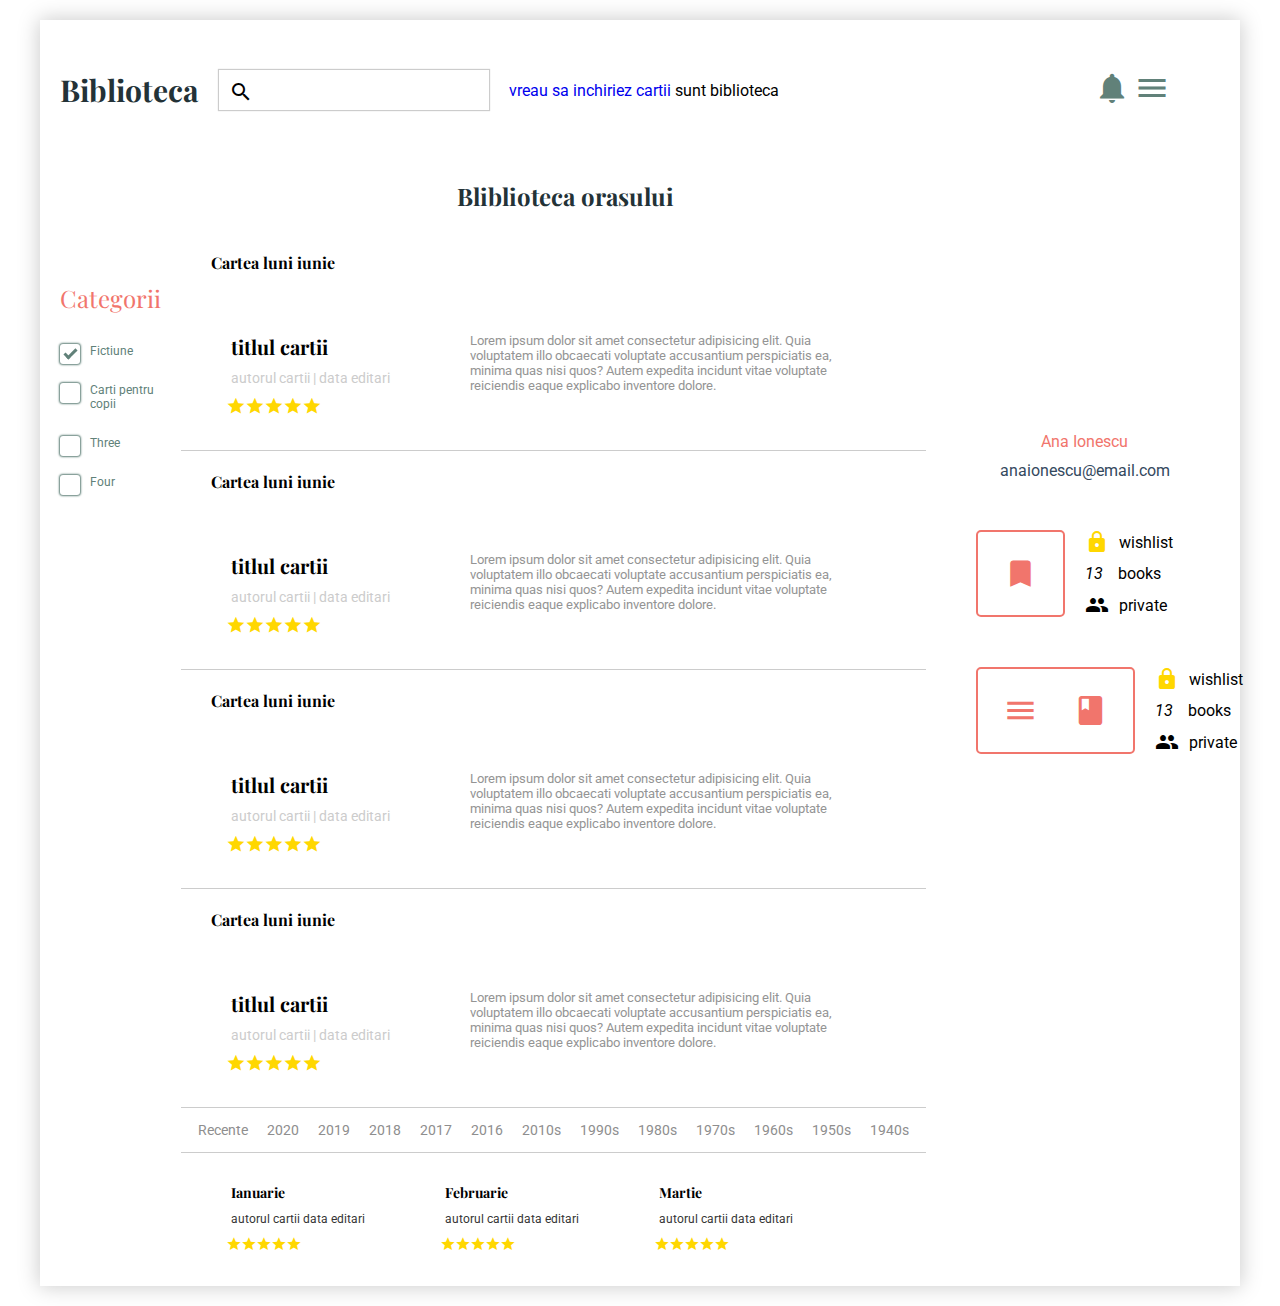
==== index.html @ 277ef20e "first commit" ====
<!DOCTYPE html>
<html lang="en">
  <head>
    <meta charset="UTF-8" />
    <meta http-equiv="X-UA-Compatible" content="IE=edge" />
    <meta name="viewport" content="width=device-width, initial-scale=1.0" />
    <link rel="stylesheet" href="styles/main.css" />
    <link rel="stylesheet" href="styles/left-block.css" />
    <link rel="preconnect" href="https://fonts.googleapis.com" />
    <link rel="preconnect" href="https://fonts.gstatic.com" crossorigin />
    <link
      href="https://fonts.googleapis.com/css2?family=Roboto:wght@100;400;900&display=swap"
      rel="stylesheet"
    />
    <link rel="preconnect" href="https://fonts.googleapis.com" />

    <link
      href="https://fonts.googleapis.com/css2?family=Playfair+Display:wght@400;700;900&display=swap"
      rel="stylesheet"
    />
    <link
      rel="stylesheet"
      href="https://fonts.googleapis.com/icon?family=Material+Icons"
    />
    <link
      rel="stylesheet"
      href="https://fonts.googleapis.com/icon?family=Material+Icons"
    />
    <title>Document</title>
  </head>
  <body>
    <header class="main-header">
      <h1>Biblioteca</h1>
      <div class="input-icons">
        <i class="material-icons icon"> search </i>
        <input type="search" class="input-icon" />
      </div>
      <div class="btn-group">
        <a href="login.html">vreau sa inchiriez cartii</a>
        <a>sunt biblioteca</a>
      </div>
      <nav class="top-nav">
        <a href=""><i class="material-icons"> notifications </i></a>
        <a href=""><i class="material-icons"> menu </i></a>
      </nav>
    </header>
    <h2 class="main-title">Bliblioteca orasului</h2>
    <main class="main-container">
      <aside class="left-block">
        <h2 class="category">Categorii</h2>
        <div class="check-group">
          <label class="container"
            >Fictiune
            <input type="checkbox" checked="checked" />
            <span class="checkmark"></span>
          </label>
          <label class="container"
            >Carti pentru copii
            <input type="checkbox" />
            <span class="checkmark"></span>
          </label>
          <label class="container"
            >Three
            <input type="checkbox" />
            <span class="checkmark"></span>
          </label>
          <label class="container"
            >Four
            <input type="checkbox" />
            <span class="checkmark"></span>
          </label>
        </div>
      </aside>
      <div class="horizontal-line"></div>
      <section class="main-block">
        <div>
          <h4>Cartea luni iunie</h4>
          <section class="wraper">
            <article class="book">
              <img src="https://picsum.photos/150/200" alt="" />
              <div class="book-details">
                <h6>titlul cartii</h6>
                <p class="book-author">autorul cartii | data editari</p>
                <span class="book-ratings">
                  <i class="material-icons"> star </i>
                  <i class="material-icons"> star </i>
                  <i class="material-icons"> star </i>
                  <i class="material-icons"> star </i>
                  <i class="material-icons"> star </i>
                </span>
              </div>
            </article>
            <article class="book-discription">
              <p>
                Lorem ipsum dolor sit amet consectetur adipisicing elit. Quia
                voluptatem illo obcaecati voluptate accusantium perspiciatis ea,
                minima quas nisi quos? Autem expedita incidunt vitae voluptate
                reiciendis eaque explicabo inventore dolore.
              </p>
            </article>
          </section>
        </div>
        <div>
          <h4>Cartea luni iunie</h4>
          <section class="wraper">
            <article class="book">
              <img src="https://picsum.photos/150/200" alt="" />
              <div class="book-details">
                <h6>titlul cartii</h6>
                <p class="book-author">autorul cartii | data editari</p>
                <span class="book-ratings">
                  <i class="material-icons"> star </i>
                  <i class="material-icons"> star </i>
                  <i class="material-icons"> star </i>
                  <i class="material-icons"> star </i>
                  <i class="material-icons"> star </i>
                </span>
              </div>
            </article>
            <article class="book-discription">
              <p>
                Lorem ipsum dolor sit amet consectetur adipisicing elit. Quia
                voluptatem illo obcaecati voluptate accusantium perspiciatis ea,
                minima quas nisi quos? Autem expedita incidunt vitae voluptate
                reiciendis eaque explicabo inventore dolore.
              </p>
            </article>
          </section>
        </div>
        <div>
          <h4>Cartea luni iunie</h4>
          <section class="wraper">
            <article class="book">
              <img src="https://picsum.photos/150/200" alt="" />
              <div class="book-details">
                <h6>titlul cartii</h6>
                <p class="book-author">autorul cartii | data editari</p>
                <span class="book-ratings">
                  <i class="material-icons"> star </i>
                  <i class="material-icons"> star </i>
                  <i class="material-icons"> star </i>
                  <i class="material-icons"> star </i>
                  <i class="material-icons"> star </i>
                </span>
              </div>
            </article>
            <article class="book-discription">
              <p>
                Lorem ipsum dolor sit amet consectetur adipisicing elit. Quia
                voluptatem illo obcaecati voluptate accusantium perspiciatis ea,
                minima quas nisi quos? Autem expedita incidunt vitae voluptate
                reiciendis eaque explicabo inventore dolore.
              </p>
            </article>
          </section>
        </div>
        <div>
          <h4>Cartea luni iunie</h4>
          <section class="wraper">
            <article class="book">
              <img src="https://picsum.photos/150/200" alt="" />
              <div class="book-details">
                <h6>titlul cartii</h6>
                <p class="book-author">autorul cartii | data editari</p>
                <span class="book-ratings">
                  <i class="material-icons"> star </i>
                  <i class="material-icons"> star </i>
                  <i class="material-icons"> star </i>
                  <i class="material-icons"> star </i>
                  <i class="material-icons"> star </i>
                </span>
              </div>
            </article>
            <article class="book-discription">
              <p>
                Lorem ipsum dolor sit amet consectetur adipisicing elit. Quia
                voluptatem illo obcaecati voluptate accusantium perspiciatis ea,
                minima quas nisi quos? Autem expedita incidunt vitae voluptate
                reiciendis eaque explicabo inventore dolore.
              </p>
            </article>
          </section>
        </div>
        <footer>
          <div class="years">
            <a href="#">Recente</a>
            <a href="#">2020</a>
            <a href="#">2019</a>
            <a href="#">2018</a>
            <a href="#">2017</a>
            <a href="#">2016</a>
            <a href="#">2010s</a>
            <a href="#">1990s</a>
            <a href="#">1980s</a>
            <a href="#">1970s</a>
            <a href="#">1960s</a>
            <a href="#">1950s</a>
            <a href="#">1940s</a>
          </div>
          <div class="books-group">
            <div class="books-by-years">
              <article class="book">
                <img src="https://picsum.photos/80/120" alt="" />
                <div class="book-details">
                  <h6>Ianuarie</h6>
                  <p class="book-author">autorul cartii data editari</p>
                  <span class="book-ratings">
                    <i class="material-icons"> star </i>
                    <i class="material-icons"> star </i>
                    <i class="material-icons"> star </i>
                    <i class="material-icons"> star </i>
                    <i class="material-icons"> star </i>
                  </span>
                </div>
              </article>
            </div>
            <div class="books-by-years">
              <article class="book">
                <img src="https://picsum.photos/80/120" alt="" />
                <div class="book-details">
                  <h6>Februarie</h6>
                  <p class="book-author">autorul cartii data editari</p>
                  <span class="book-ratings">
                    <i class="material-icons"> star </i>
                    <i class="material-icons"> star </i>
                    <i class="material-icons"> star </i>
                    <i class="material-icons"> star </i>
                    <i class="material-icons"> star </i>
                  </span>
                </div>
              </article>
            </div>
            <div class="books-by-years">
              <article class="book">
                <img src="https://picsum.photos/80/120" alt="" />
                <div class="book-details">
                  <h6>Martie</h6>
                  <p class="book-author">autorul cartii data editari</p>
                  <span class="book-ratings">
                    <i class="material-icons"> star </i>
                    <i class="material-icons"> star </i>
                    <i class="material-icons"> star </i>
                    <i class="material-icons"> star </i>
                    <i class="material-icons"> star </i>
                  </span>
                </div>
              </article>
            </div>
          </div>
        </footer>
      </section>

      <div class="horizontal-line"></div>
      <aside class="right-block">
        <div class="user-photo"></div>
        <div class="user-info">
          <span class="user-name">Ana Ionescu</span>
          <span class="user-email">anaionescu@email.com</span>
        </div>
        <div class="user-wishlist">
          <div class="book-mark">
            <i class="material-icons"> bookmark </i>
          </div>
          <div>
            <div class="fav">
              <span><i class="material-icons gold-lock"> lock</i>wishlist</span>
              <span><i>13</i> books</span>
              <span><i class="material-icons"> group</i>private</span>
            </div>
          </div>
        </div>
        <div class="user-wishlist">
          <div class="book-mark">
            <i class="material-icons"> menu_book </i>
          </div>
          <div>
            <div class="fav">
              <span><i class="material-icons gold-lock"> lock</i>wishlist</span>
              <span><i>13</i> books</span>
              <span><i class="material-icons"> group</i>private</span>
            </div>
          </div>
        </div>
      </aside>
    </main>
  </body>
</html>
---- styles/main.css ----
* {
  padding: 0;
  margin: 0;
  box-sizing: border-box;
  font-family: 'Roboto', sans-serif;
}
h1,
h2,
h3,
h4,
h5,
h6 {
  font-family: 'Playfair Display', serif;
}
a {
  text-decoration: none;
}
body {
  width: 1200px;
  margin: 20px auto;
  box-shadow: 0px 0px 20px 1px #ccc;
}
/*========= header ========*/
.main-header {
  display: flex;
  align-items: center;
  height: 140px;
  gap: 20px;
  padding: 0 20px;
}
.main-header h1 {
  color: #233237;
  font-size: 30px;
}

.main-header .top-nav a {
  display: inline-block;
}
.main-header .top-nav a i {
  font-size: 36px;
  color: #618179;
}
.main-header .top-nav {
  margin-left: auto;
  margin-right: 50px;
}
.btn-group button:first-child {
  padding: 10px 20px;
  background-color: transparent;
  border: 2px solid #f1756c;
  color: #f1756c;
  margin-right: 20px;
}
.btn-group button {
  padding: 10px 20px;
  background-color: transparent;
  border: 2px solid #7f8c8d;
  color: #7f8c8d;
  border-radius: 5px;
  text-transform: uppercase;
}
.input-icons i {
  position: absolute;
}
.input-icons {
  position: relative;
  flex-basis: 270px;
}
.input-icon {
  height: 40px;
  width: 100%;
  box-shadow: 0px 0px 1px 1px #ccc;
  border: none;
}
.icon {
  padding: 10px;
  min-width: 40px;
}
.input-field {
  width: 100%;
  padding: 10px;
  text-align: center;
}
/*======middle container=====*/
.main-title {
  text-align: center;
  transform: translate(-75px, 0);
  padding: 20px 0;
  color: #233237;
}
.main-container {
  display: flex;
}

/*=======left block styles=========*/
.left-block {
  flex: 1 1 calc(15% - 5px);
  padding: 50px 20px;
  height: 100vh;
}
.left-block h1 {
  text-align: center;
}

/*=======break-line styles=========*/
.horizontal-line {
  flex: 1 1 1px;
  /* background-image: url('https://images.unsplash.com/photo-1521587760476-6c12a4b040da?ixid=MnwxMjA3fDB8MHxzZWFyY2h8Mnx8bGlicmFyeSUyMGJhY2tncm91bmR8ZW58MHx8MHx8&ixlib=rb-1.2.1&w=1000&q=80'); */
  background-color: #ccc;
}

/*=======MAIN block styles=========*/
.main-block {
  flex: 1 1 60%;
}
.main-block h4 {
  margin: 20px 30px 30px;
}
.wraper {
  display: flex;
  border-bottom: 1px solid #ccc;
}
.book {
  display: flex;
  gap: 20px;
  padding: 30px;
}
.book-details > * {
  margin-bottom: 10px;
}
.book-details h6 {
  font-size: 20px;
}
.book-details .book-author {
  color: #ccc;
  font-size: 14px;
}
.book-discription {
  flex: 1 1 40%;
  display: flex;
  justify-content: center;

  padding: 30px 50px 0;
  color: #949494;
  font-size: 0.8em;
}
.book-ratings i {
  font-size: 20px;
  margin-left: -5px;
  color: gold;
}
/*======= right block =====*/
.right-block {
  flex: 1 1 25%;
}

.right-block .user-photo {
  width: 100px;
  height: 100px;
  background-image: url('https://upload.wikimedia.org/wikipedia/commons/a/a0/Arh-avatar.jpg');
  background-position: center;
  background-size: contain;
  border-radius: 50%;
  margin: 50px auto;
}
.right-block .user-info {
  display: flex;
  flex-direction: column;
  align-items: center;
  gap: 10px;
  color: #34495e;
}
.user-info .user-name {
  color: #f1756c;
}
.right-block .user-wishlist {
  display: flex;
  gap: 20px;
  margin-top: 50px;
  padding-left: 50px;
}
.book-mark {
  border: 2px solid #f1756c;
  border-radius: 5px;
  display: flex;
  justify-content: center;
  align-items: center;
  padding: 0 25px;
}
.book-mark i {
  color: #f1756c;
  font-size: 35px;
}
.fav {
  display: flex;
  flex-direction: column;
  gap: 10px;
}
.fav span {
  display: flex;
  gap: 10px;

  align-items: center;
}
.fav span:nth-child(2) {
  gap: 15px;
}
.fav span .gold-lock {
  color: gold;
}

.fav span i::before {
  margin-right: 20px;
}
/*=====footer======*/
footer {
  display: flex;
  flex-direction: column;
}
.years {
  display: flex;
  gap: 5px;
  padding: 10px;
  justify-content: center;
  font-size: 14px;
  border-bottom: 1px solid #ccc;
}
.years a {
  color: #8e8e8e;
  padding: 4px 7px;
  border-radius: 3px;
}
.years a:hover {
  color: #ffffff;
  background-color: #233237;
}
.books-by-years .book .book-details h6 {
  font-size: 14px;
}
.books-by-years .book .book-details .book-author {
  font-size: 12px;
  color: #353535;
}
.books-by-years .book .book-details .book-ratings i {
  font-size: 16px;
}
.books-group {
  display: flex;
}
---- styles/left-block.css ----
.check-group {
  margin-top: 30px;
}
.container {
  display: block;
  position: relative;
  padding-left: 30px;
  margin-bottom: 25px;
  cursor: pointer;
  font-size: 12px;
  user-select: none;
  color: #618179;
}

/* Hide the browser's default checkbox */
.container input {
  position: absolute;
  opacity: 0;
  cursor: pointer;
  height: 0;
  width: 0;
}

/* Create a custom checkbox */
.checkmark {
  position: absolute;
  top: 0;
  left: 0;
  height: 20px;
  width: 20px;
  background-color: #fff;
  box-shadow: 0px 0px 2px 1px #618179;
  border-radius: 3px;
}

/* On mouse-over, add a grey background color */
/* .container:hover input ~ .checkmark {
  background-color: #27ae60;
} */

/* When the checkbox is checked, add a blue background */
/* .container input:checked ~ .checkmark {
  background-color: #2980b9;
} */

/* Create the checkmark/indicator (hidden when not checked) */
.checkmark:after {
  content: '';
  position: absolute;
  display: none;
}

/* Show the checkmark when checked */
.container input:checked ~ .checkmark:after {
  display: block;
}

/* Style the checkmark/indicator */
.container .checkmark:after {
  left: 7px;
  top: 2px;
  width: 4px;
  height: 10px;
  border: solid #618179;
  border-width: 0 3px 3px 0;
  -webkit-transform: rotate(45deg);
  -ms-transform: rotate(45deg);
  transform: rotate(45deg);
}
.category {
  color: #f1756c;
  font-weight: 400;
}
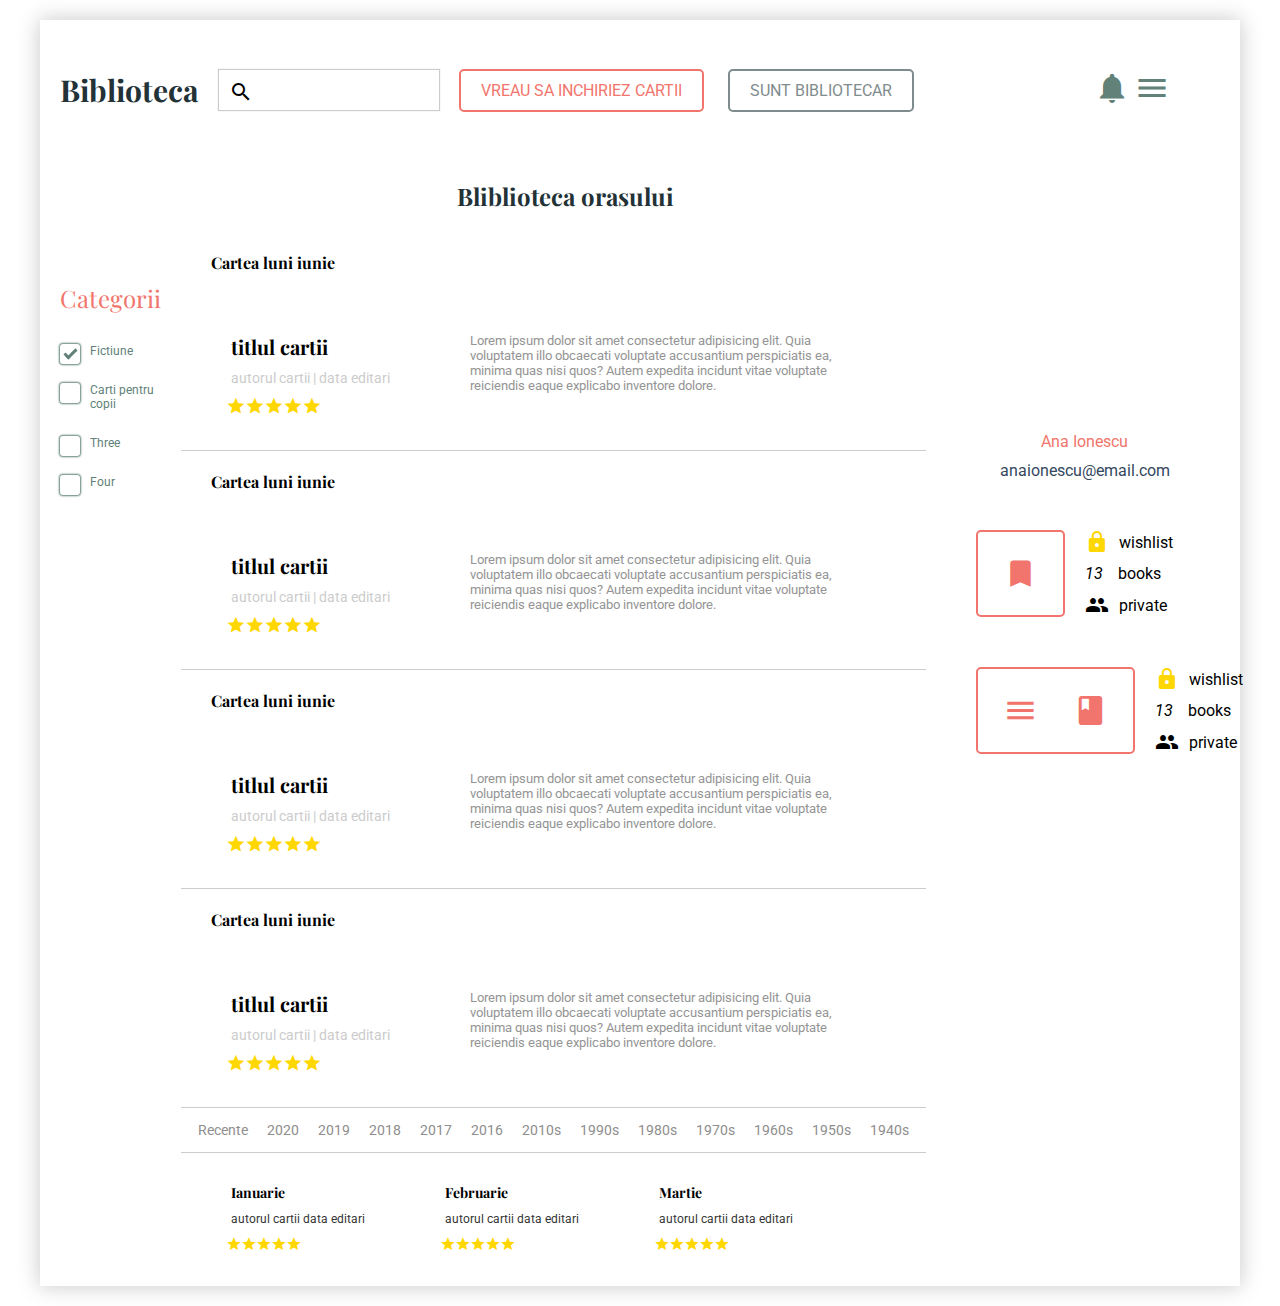
==== commit 6966ae78: "added diffrent avatar" ====
--- a/index.html
+++ b/index.html
@@ -37,7 +37,7 @@
       </div>
       <div class="btn-group">
         <a href="login.html">vreau sa inchiriez cartii</a>
-        <a>sunt biblioteca</a>
+        <a>sunt bibliotecar</a>
       </div>
       <nav class="top-nav">
         <a href=""><i class="material-icons"> notifications </i></a>
--- a/styles/main.css
+++ b/styles/main.css
@@ -44,14 +44,14 @@
   margin-left: auto;
   margin-right: 50px;
 }
-.btn-group button:first-child {
+.btn-group a:first-child {
   padding: 10px 20px;
   background-color: transparent;
   border: 2px solid #f1756c;
   color: #f1756c;
   margin-right: 20px;
 }
-.btn-group button {
+.btn-group a {
   padding: 10px 20px;
   background-color: transparent;
   border: 2px solid #7f8c8d;
@@ -64,7 +64,7 @@
 }
 .input-icons {
   position: relative;
-  flex-basis: 270px;
+  flex-basis: 220px;
 }
 .input-icon {
   height: 40px;
@@ -157,7 +157,7 @@
 .right-block .user-photo {
   width: 100px;
   height: 100px;
-  background-image: url('https://upload.wikimedia.org/wikipedia/commons/a/a0/Arh-avatar.jpg');
+  background-image: url('https://i.pinimg.com/474x/82/ab/35/82ab3533ee71daf256f23c1ccf20ad6f.jpg');
   background-position: center;
   background-size: contain;
   border-radius: 50%;
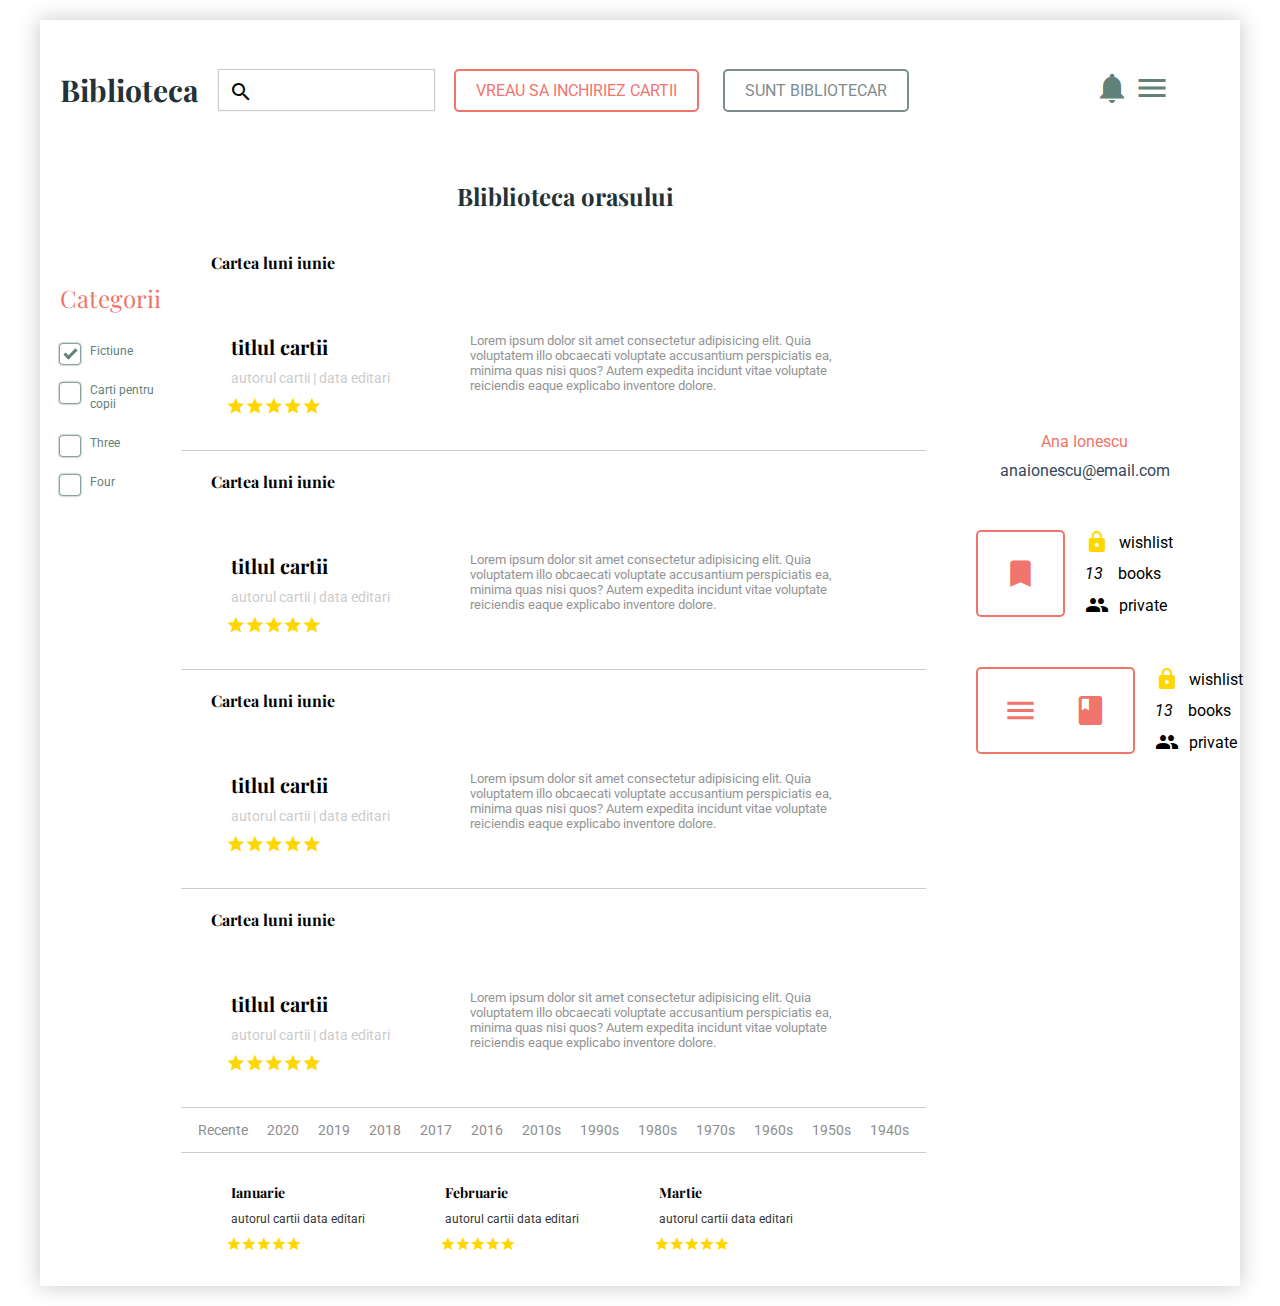
==== commit 814a291c: "menu links added and styles" ====
--- a/index.html
+++ b/index.html
@@ -26,6 +26,7 @@
       rel="stylesheet"
       href="https://fonts.googleapis.com/icon?family=Material+Icons"
     />
+    <script src="scripts/main.js" defer></script>
     <title>Document</title>
   </head>
   <body>
@@ -40,8 +41,13 @@
         <a>sunt bibliotecar</a>
       </div>
       <nav class="top-nav">
-        <a href=""><i class="material-icons"> notifications </i></a>
-        <a href=""><i class="material-icons"> menu </i></a>
+        <button><i class="material-icons"> notifications </i></button>
+        <button><i class="material-icons"> menu </i></button>
+        <ul class="menu">
+          <li class="menu-link"><a href="#">Acasa</a></li>
+          <li class="menu-link"><a href="#">About</a></li>
+          <li class="menu-link"><a href="#">Contact</a></li>
+        </ul>
       </nav>
     </header>
     <h2 class="main-title">Bliblioteca orasului</h2>
@@ -77,88 +83,88 @@
           <h4>Cartea luni iunie</h4>
           <section class="wraper">
             <article class="book">
-              <img src="https://picsum.photos/150/200" alt="" />
-              <div class="book-details">
-                <h6>titlul cartii</h6>
-                <p class="book-author">autorul cartii | data editari</p>
-                <span class="book-ratings">
-                  <i class="material-icons"> star </i>
-                  <i class="material-icons"> star </i>
-                  <i class="material-icons"> star </i>
-                  <i class="material-icons"> star </i>
-                  <i class="material-icons"> star </i>
-                </span>
-              </div>
-            </article>
-            <article class="book-discription">
-              <p>
-                Lorem ipsum dolor sit amet consectetur adipisicing elit. Quia
-                voluptatem illo obcaecati voluptate accusantium perspiciatis ea,
-                minima quas nisi quos? Autem expedita incidunt vitae voluptate
-                reiciendis eaque explicabo inventore dolore.
-              </p>
-            </article>
-          </section>
-        </div>
-        <div>
-          <h4>Cartea luni iunie</h4>
-          <section class="wraper">
-            <article class="book">
-              <img src="https://picsum.photos/150/200" alt="" />
-              <div class="book-details">
-                <h6>titlul cartii</h6>
-                <p class="book-author">autorul cartii | data editari</p>
-                <span class="book-ratings">
-                  <i class="material-icons"> star </i>
-                  <i class="material-icons"> star </i>
-                  <i class="material-icons"> star </i>
-                  <i class="material-icons"> star </i>
-                  <i class="material-icons"> star </i>
-                </span>
-              </div>
-            </article>
-            <article class="book-discription">
-              <p>
-                Lorem ipsum dolor sit amet consectetur adipisicing elit. Quia
-                voluptatem illo obcaecati voluptate accusantium perspiciatis ea,
-                minima quas nisi quos? Autem expedita incidunt vitae voluptate
-                reiciendis eaque explicabo inventore dolore.
-              </p>
-            </article>
-          </section>
-        </div>
-        <div>
-          <h4>Cartea luni iunie</h4>
-          <section class="wraper">
-            <article class="book">
-              <img src="https://picsum.photos/150/200" alt="" />
-              <div class="book-details">
-                <h6>titlul cartii</h6>
-                <p class="book-author">autorul cartii | data editari</p>
-                <span class="book-ratings">
-                  <i class="material-icons"> star </i>
-                  <i class="material-icons"> star </i>
-                  <i class="material-icons"> star </i>
-                  <i class="material-icons"> star </i>
-                  <i class="material-icons"> star </i>
-                </span>
-              </div>
-            </article>
-            <article class="book-discription">
-              <p>
-                Lorem ipsum dolor sit amet consectetur adipisicing elit. Quia
-                voluptatem illo obcaecati voluptate accusantium perspiciatis ea,
-                minima quas nisi quos? Autem expedita incidunt vitae voluptate
-                reiciendis eaque explicabo inventore dolore.
-              </p>
-            </article>
-          </section>
-        </div>
-        <div>
-          <h4>Cartea luni iunie</h4>
-          <section class="wraper">
-            <article class="book">
-              <img src="https://picsum.photos/150/200" alt="" />
+              <img src="https://picsum.photos/150/200?random=1" alt="" />
+              <div class="book-details">
+                <h6>titlul cartii</h6>
+                <p class="book-author">autorul cartii | data editari</p>
+                <span class="book-ratings">
+                  <i class="material-icons"> star </i>
+                  <i class="material-icons"> star </i>
+                  <i class="material-icons"> star </i>
+                  <i class="material-icons"> star </i>
+                  <i class="material-icons"> star </i>
+                </span>
+              </div>
+            </article>
+            <article class="book-discription">
+              <p>
+                Lorem ipsum dolor sit amet consectetur adipisicing elit. Quia
+                voluptatem illo obcaecati voluptate accusantium perspiciatis ea,
+                minima quas nisi quos? Autem expedita incidunt vitae voluptate
+                reiciendis eaque explicabo inventore dolore.
+              </p>
+            </article>
+          </section>
+        </div>
+        <div>
+          <h4>Cartea luni iunie</h4>
+          <section class="wraper">
+            <article class="book">
+              <img src="https://picsum.photos/150/200?random=2" alt="" />
+              <div class="book-details">
+                <h6>titlul cartii</h6>
+                <p class="book-author">autorul cartii | data editari</p>
+                <span class="book-ratings">
+                  <i class="material-icons"> star </i>
+                  <i class="material-icons"> star </i>
+                  <i class="material-icons"> star </i>
+                  <i class="material-icons"> star </i>
+                  <i class="material-icons"> star </i>
+                </span>
+              </div>
+            </article>
+            <article class="book-discription">
+              <p>
+                Lorem ipsum dolor sit amet consectetur adipisicing elit. Quia
+                voluptatem illo obcaecati voluptate accusantium perspiciatis ea,
+                minima quas nisi quos? Autem expedita incidunt vitae voluptate
+                reiciendis eaque explicabo inventore dolore.
+              </p>
+            </article>
+          </section>
+        </div>
+        <div>
+          <h4>Cartea luni iunie</h4>
+          <section class="wraper">
+            <article class="book">
+              <img src="https://picsum.photos/150/200?random=3" alt="" />
+              <div class="book-details">
+                <h6>titlul cartii</h6>
+                <p class="book-author">autorul cartii | data editari</p>
+                <span class="book-ratings">
+                  <i class="material-icons"> star </i>
+                  <i class="material-icons"> star </i>
+                  <i class="material-icons"> star </i>
+                  <i class="material-icons"> star </i>
+                  <i class="material-icons"> star </i>
+                </span>
+              </div>
+            </article>
+            <article class="book-discription">
+              <p>
+                Lorem ipsum dolor sit amet consectetur adipisicing elit. Quia
+                voluptatem illo obcaecati voluptate accusantium perspiciatis ea,
+                minima quas nisi quos? Autem expedita incidunt vitae voluptate
+                reiciendis eaque explicabo inventore dolore.
+              </p>
+            </article>
+          </section>
+        </div>
+        <div>
+          <h4>Cartea luni iunie</h4>
+          <section class="wraper">
+            <article class="book">
+              <img src="https://picsum.photos/150/200?random=4" alt="" />
               <div class="book-details">
                 <h6>titlul cartii</h6>
                 <p class="book-author">autorul cartii | data editari</p>
@@ -200,7 +206,7 @@
           <div class="books-group">
             <div class="books-by-years">
               <article class="book">
-                <img src="https://picsum.photos/80/120" alt="" />
+                <img src="https://picsum.photos/80/120?random=5" alt="" />
                 <div class="book-details">
                   <h6>Ianuarie</h6>
                   <p class="book-author">autorul cartii data editari</p>
@@ -216,7 +222,7 @@
             </div>
             <div class="books-by-years">
               <article class="book">
-                <img src="https://picsum.photos/80/120" alt="" />
+                <img src="https://picsum.photos/80/120?random=6" alt="" />
                 <div class="book-details">
                   <h6>Februarie</h6>
                   <p class="book-author">autorul cartii data editari</p>
@@ -232,7 +238,7 @@
             </div>
             <div class="books-by-years">
               <article class="book">
-                <img src="https://picsum.photos/80/120" alt="" />
+                <img src="https://picsum.photos/80/120?random=7" alt="" />
                 <div class="book-details">
                   <h6>Martie</h6>
                   <p class="book-author">autorul cartii data editari</p>
--- a/styles/main.css
+++ b/styles/main.css
@@ -33,16 +33,43 @@
   font-size: 30px;
 }
 
-.main-header .top-nav a {
-  display: inline-block;
-}
-.main-header .top-nav a i {
+.main-header .top-nav button {
+  background-color: transparent;
+  border: none;
+  cursor: pointer;
+}
+.main-header .top-nav button i {
   font-size: 36px;
   color: #618179;
 }
 .main-header .top-nav {
   margin-left: auto;
   margin-right: 50px;
+}
+.menu {
+  background-color: #618179;
+  list-style: none;
+  position: absolute;
+  right: 130px;
+  z-index: 1;
+  height: 0;
+  visibility: hidden;
+  transition: all 0.5s;
+  box-shadow: 0px 0px 20px 1px #6181796f;
+}
+.show {
+  height: 155px;
+  visibility: visible;
+}
+.menu .menu-link a {
+  display: inline-block;
+  padding: 15px 40px;
+  color: #ffffff;
+  width: 100%;
+  text-align: center;
+}
+.menu-link a:hover {
+  background-color: #233237;
 }
 .btn-group a:first-child {
   padding: 10px 20px;
@@ -59,12 +86,13 @@
   border-radius: 5px;
   text-transform: uppercase;
 }
+
 .input-icons i {
   position: absolute;
 }
 .input-icons {
   position: relative;
-  flex-basis: 220px;
+  flex-basis: 215px;
 }
 .input-icon {
   height: 40px;
